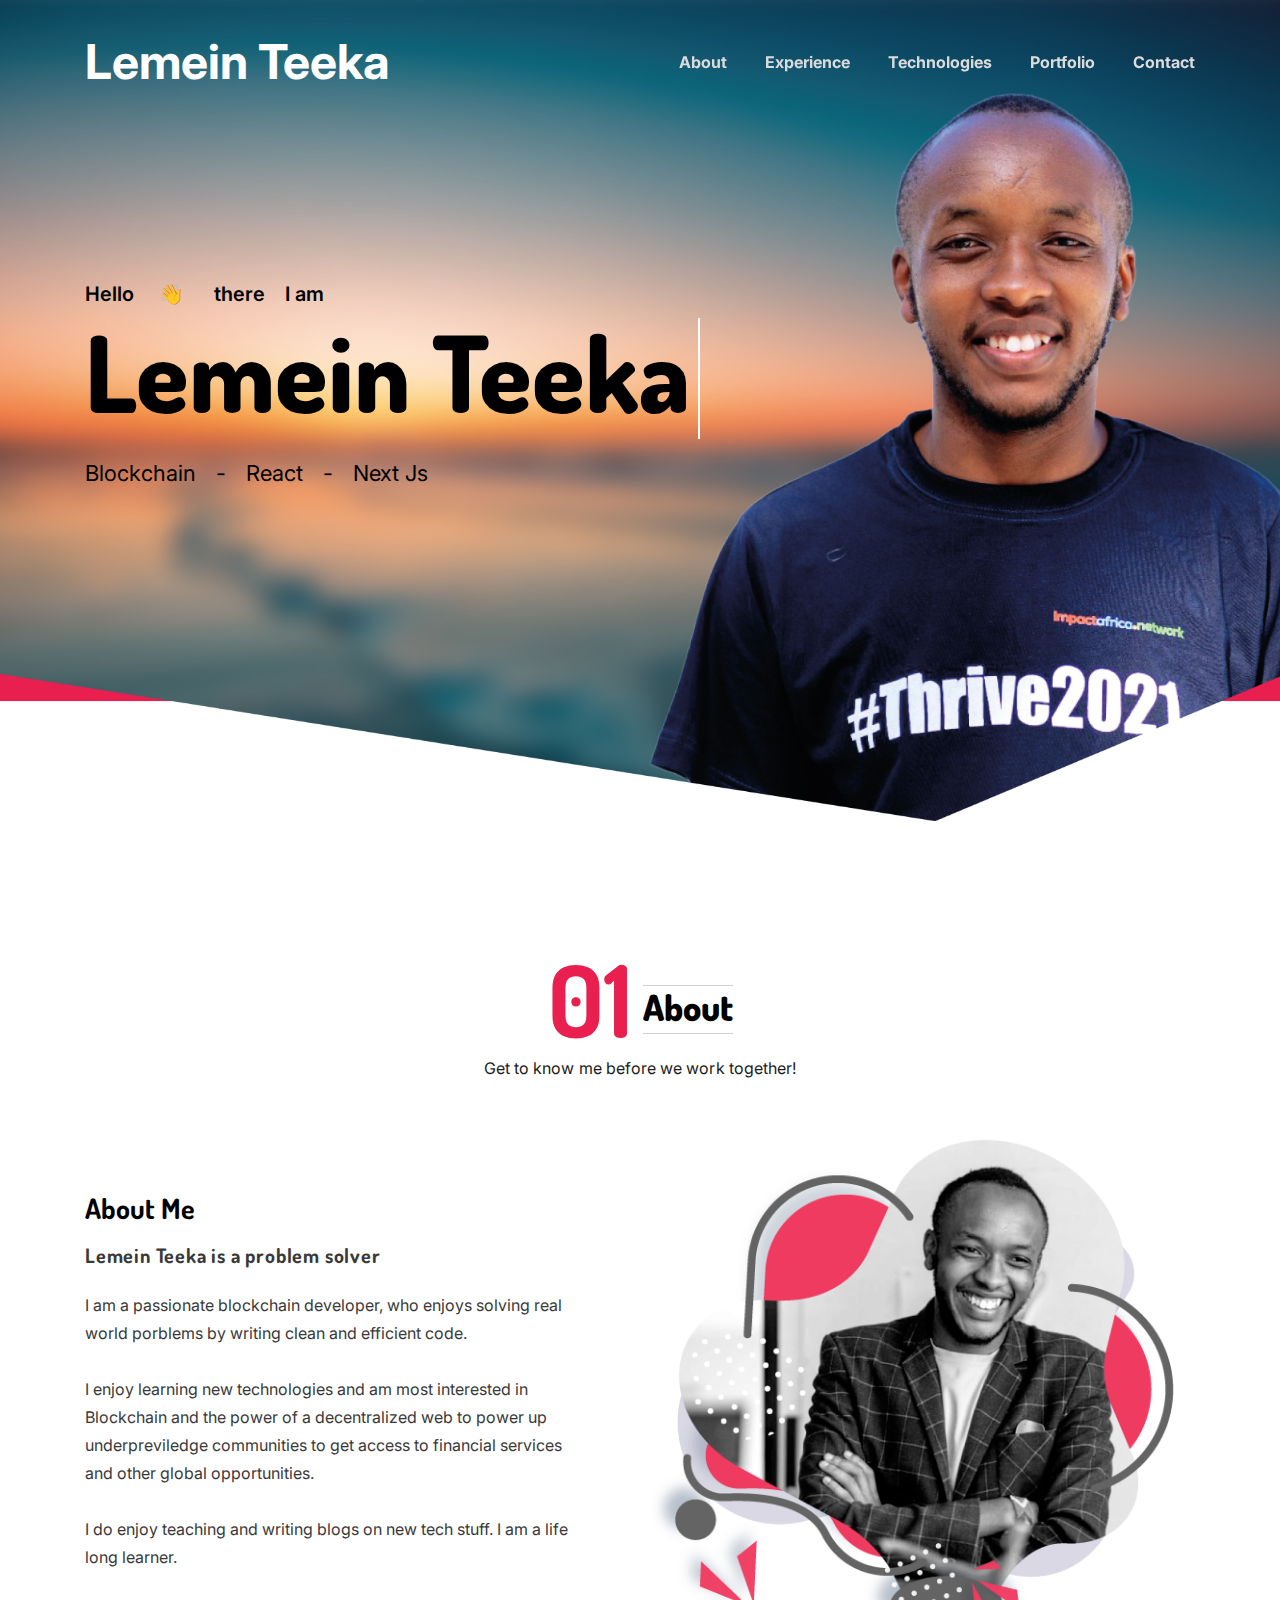
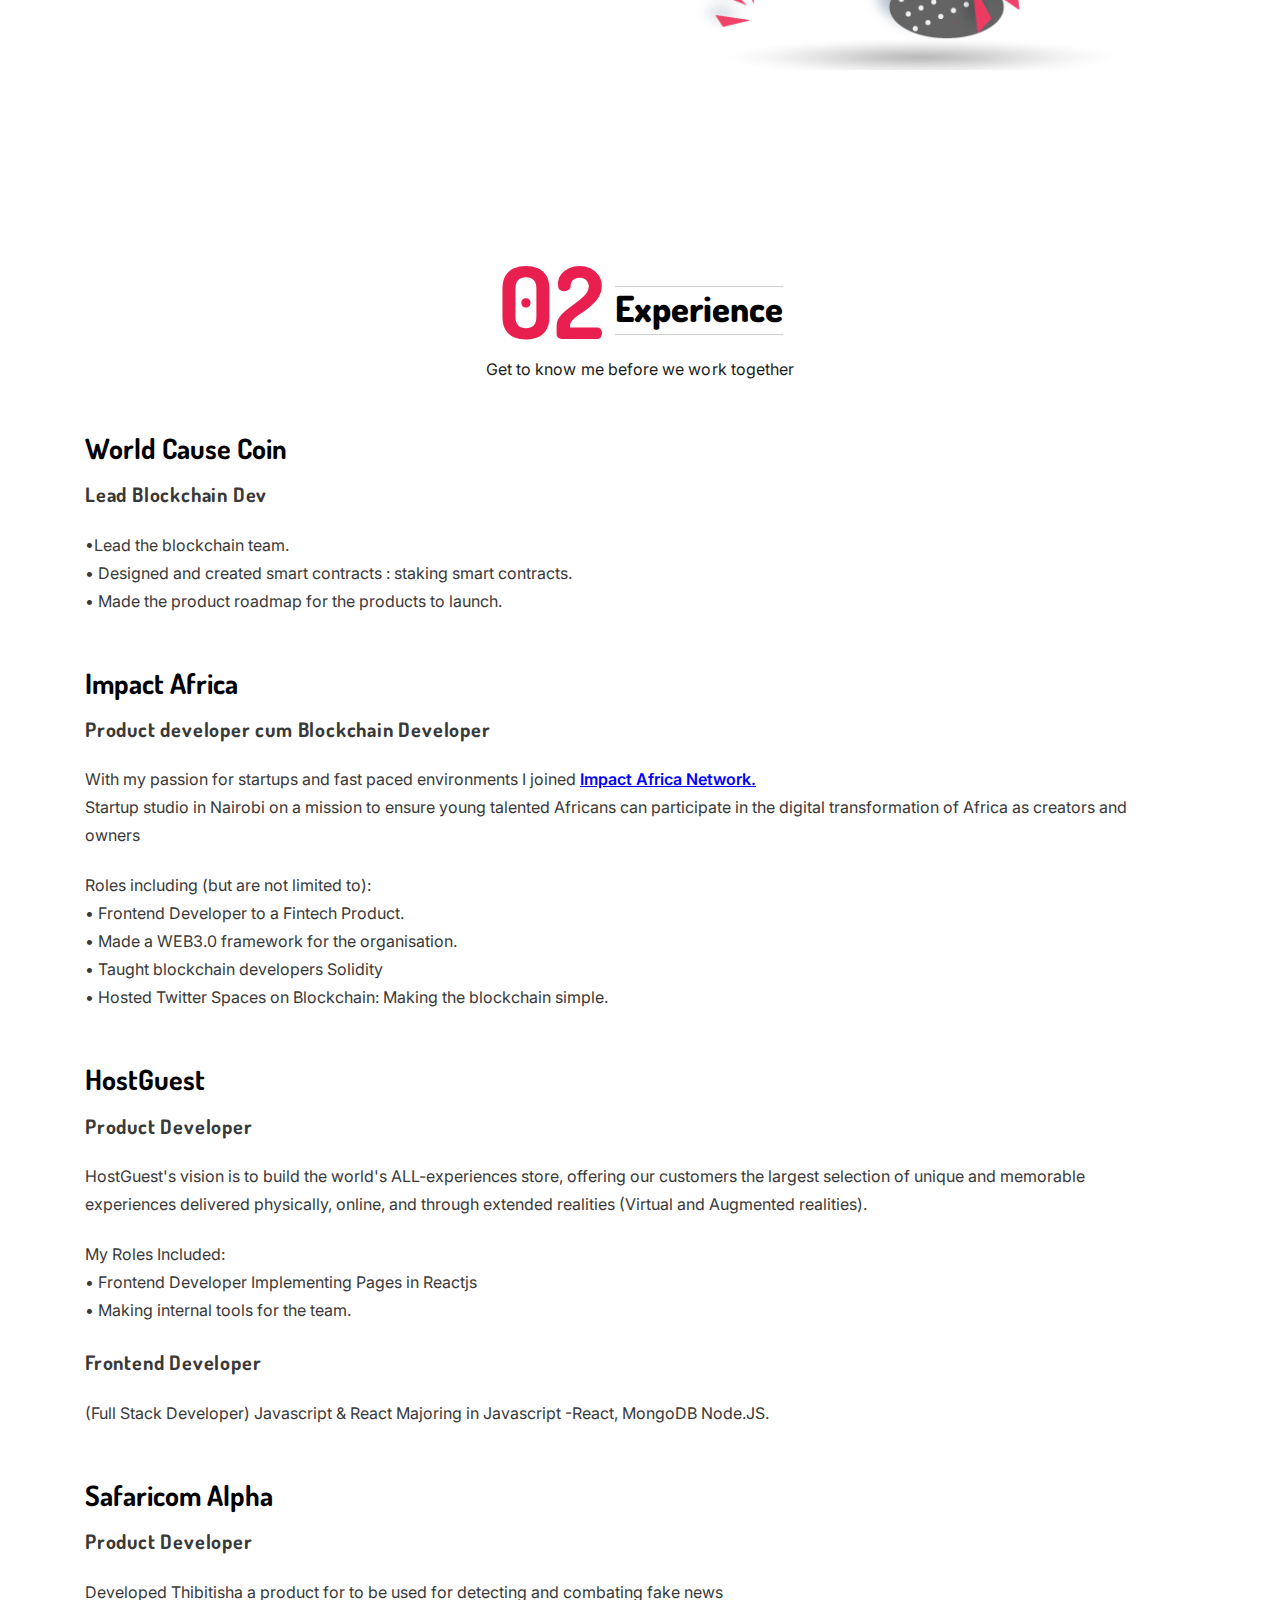
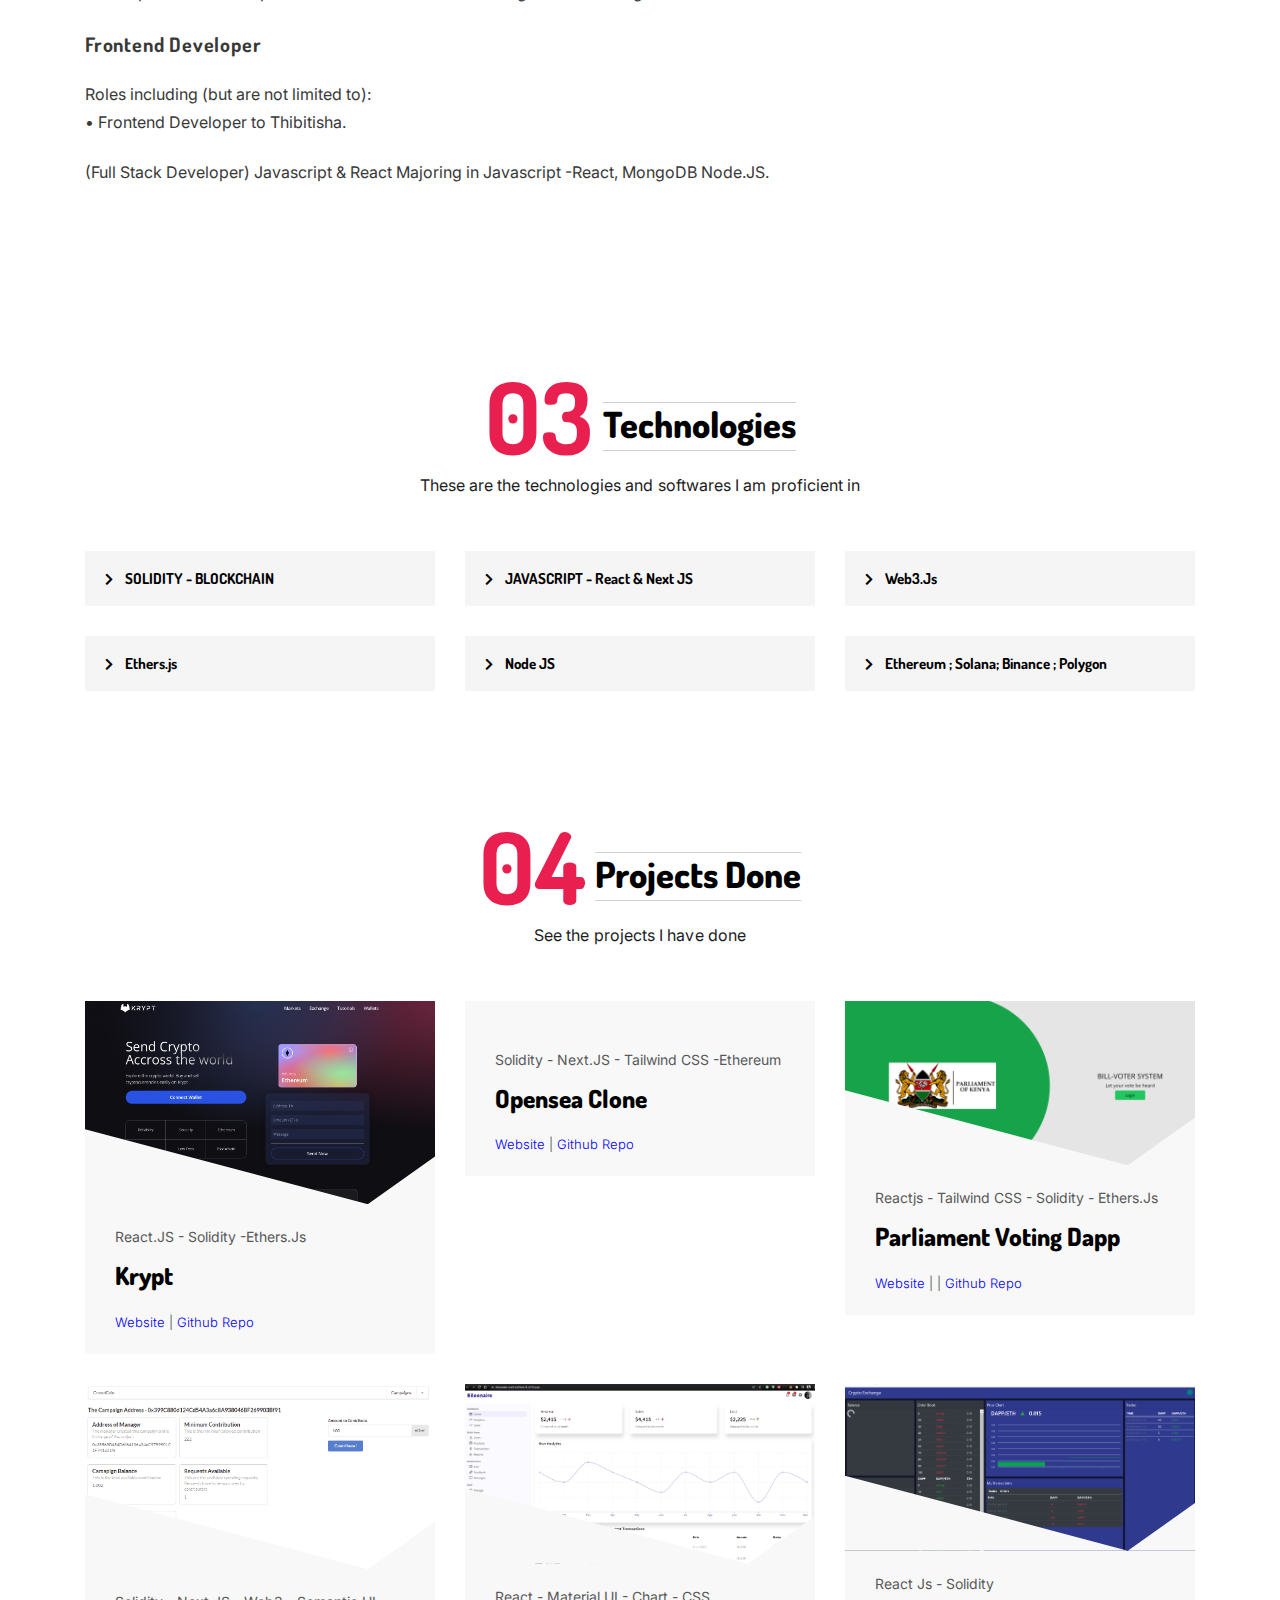
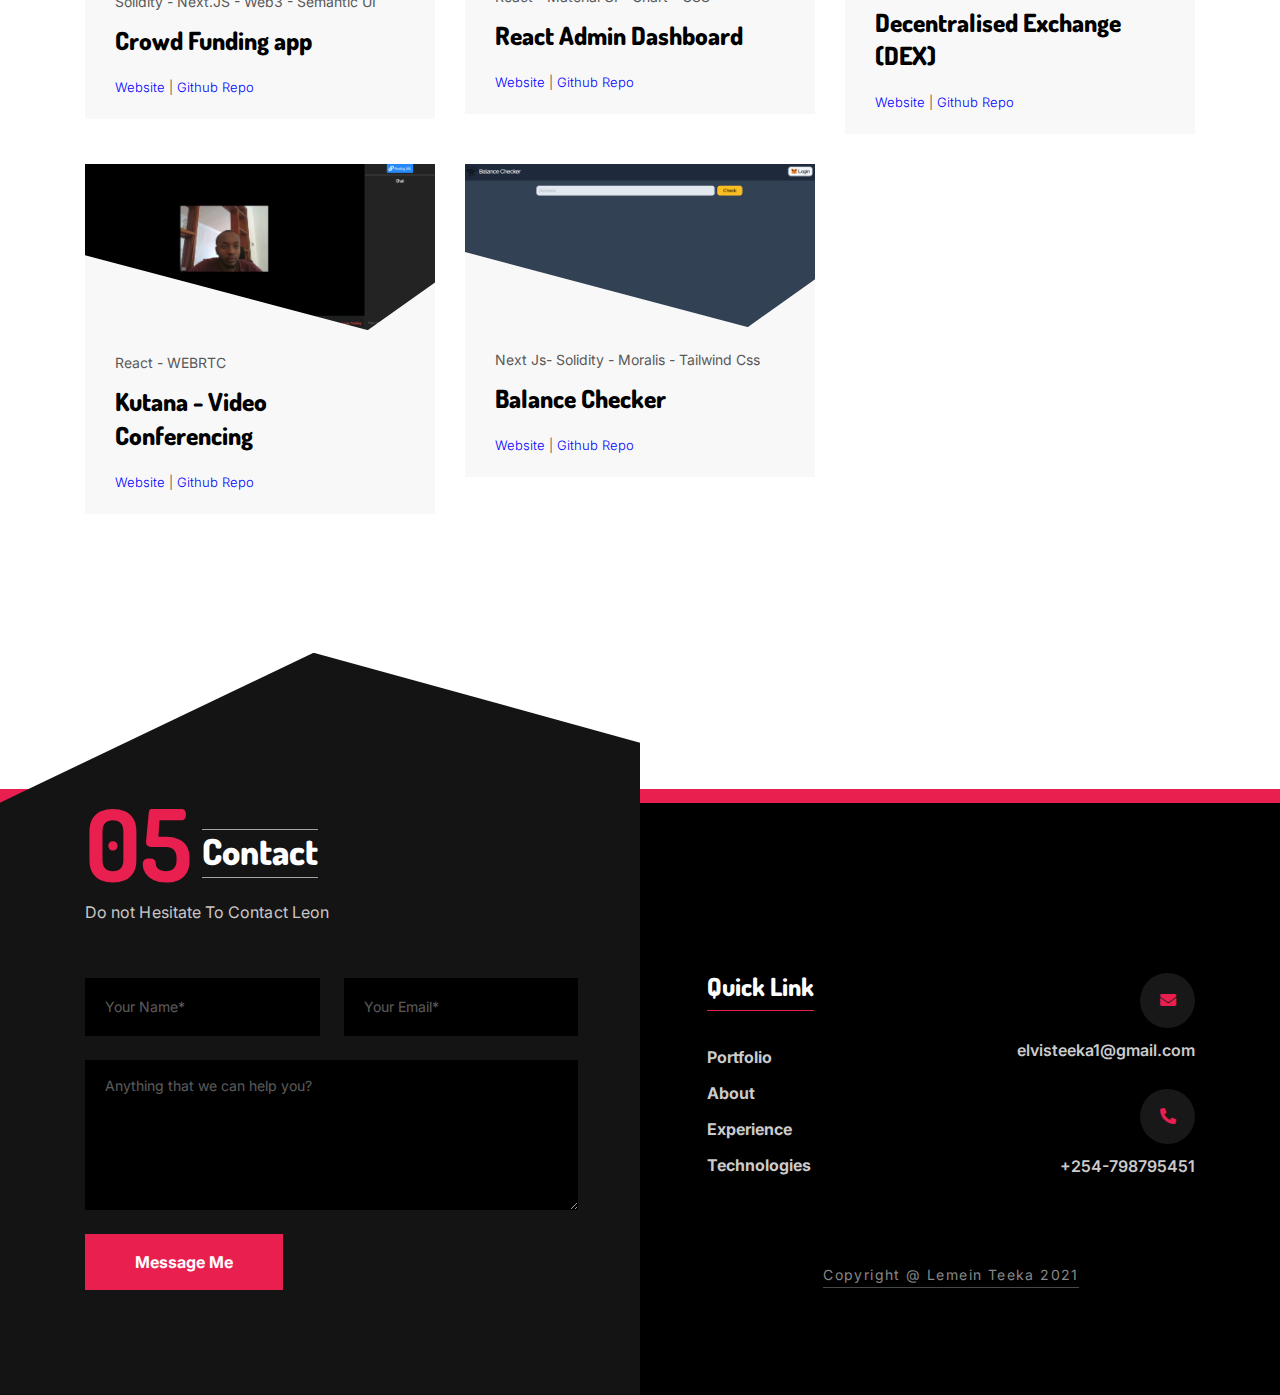
==== index.html @ 49c76e7c "initialized portfolio site" ====
<!DOCTYPE html>
<html lang="en">
  <head>
    <!-- Basic Page Needs
    ================================================== -->
    <meta charset="utf-8" />
    <meta http-equiv="X-UA-Compatible" content="IE=edge" />

    <!-- Specific Meta
    ================================================== -->
    <meta
      name="viewport"
      content="width=device-width, initial-scale=1, maximum-scale=1"
    />
    <meta name="description" content="Leon Kioko Portfolio." />
    <meta name="keywords" content="Bileonaire Software Engineering Portfolio" />

    <!-- Titles
    ================================================== -->
    <title>Lemein CV Profile</title>

    <!-- Favicons
    ================================================== -->
    <link rel="shortcut icon" href="assets/images/favicon.ico" />
    <link
      rel="apple-touch-icon"
      sizes="72x72"
      href="assets/images/android-icon-72x72.png"
    />
    <link
      rel="apple-touch-icon"
      sizes="114x114"
      href="assets/images/apple-icon-144x144.png"
    />

    <!-- Custom Font
	================================================== -->
    <link
      href="https://fonts.googleapis.com/css2?family=Dosis:wght@400;500;600;700;800&family=Inter:wght@400;500;600;700&display=swap"
      rel="stylesheet"
    />

    <!-- CSS
    ================================================== -->
    <link rel="stylesheet" href="assets/css/bootstrap.min.css" />
    <link rel="stylesheet" href="assets/css/owl.carousel.min.css" />
    <link rel="stylesheet" href="assets/css/simple-scrollbar.css" />
    <link rel="stylesheet" href="assets/css/odometer-theme-default.css" />
    <link rel="stylesheet" href="assets/css/fontawesome.all.min.css" />
    <!-- This style use for this page -->
    <link rel="stylesheet" href="assets/css/jquery.animatedheadline.css" />

    <link rel="stylesheet" href="assets/css/style.css" />

    <script src="assets/js/modernizr.min.js"></script>
  </head>

  <body data-bs-spy="scroll" data-bs-target=".navigation-area">
    <!--~~~~~~~~~~~~~~~~~~~~~~~~~~~~~~~~~~~~~~~
		Start Site Header
	~~~~~~~~~~~~~~~~~~~~~~~~~~~~~~~~~~~~~~~~-->
    <header class="site-header default-header-style">
      <div class="container">
        <div class="row align-items-center">
          <div class="col-12">
            <div class="navigation-area">
              <!-- Site Branding -->
              <div class="site-branding">
                
                  <!-- <img src="assets/images/logo/blacklogo.png" alt="Site Logo" /> -->
                  <p class="logo-name ">Lemein Teeka</p>
              
              </div>
              <!--  /.site-branding -->

              <!-- Site Navigation -->
              <div class="site-navigation">
                <nav class="navigation">
                  <!-- Main Menu -->
                  <div class="menu-wrapper">
                    <div class="menu-content">
                      <ul class="mainmenu">
                        <li>
                          <a class="nav-link" href="#about-block">About</a>
                        </li>
                        <li>
                          <a class="nav-link" href="#ex-block">Experience</a>
                        </li>
                        <li>
                          <a class="nav-link" href="#service-block"
                            >Technologies</a
                          >
                        </li>
                        <li>
                          <a class="nav-link" href="#blog-block">Portfolio</a>
                        </li>
                        <li>
                          <a class="nav-link" href="#contact-block">Contact</a>
                        </li>
                      </ul>
                      <!-- /.menu-list -->
                    </div>
                    <!-- /.hours-content-->
                  </div>
                  <!-- /.menu-wrapper -->
                </nav>
              </div>
              <!-- /.site-navigation -->
              <div class="hamburger-menus">
                <span></span>
                <span></span>
                <span></span>
              </div>
              <!-- /.hamburger-menus -->
            </div>
            <!-- /.navigation-area -->
          </div>
          <!-- /.col-12 -->
        </div>
        <!-- /.row -->
      </div>
      <!-- /.container-fluid -->
      <div class="mobile-sidebar-menu sidebar-menu">
        <div class="overlaybg"></div>
      </div>
    </header>
    <!--~~./ end site header ~~-->

    <!--********************************************************-->
    <!--********************* SITE CONTENT *********************-->
    <!--********************************************************-->
    <div class="site-content">
      <!--~~~~~~~~~~~~~~~~~~~~~~~~~~~~~~~~~~~~~~~
				Hero Block
		~~~~~~~~~~~~~~~~~~~~~~~~~~~~~~~~~~~~~~~~-->
      <div
        id="hero-block"
        class="hero-block personal-home bg-image text-rotate-version"
        style="background-image: url('assets/images/bg/elvo.jpg')"
      >
        <div
          class="waves-effect bottom"
          style="background-image: url('assets/images/others/shape.png')"
        ></div>
        <div class="container text-balck">
          <div class="row">
            <div class="col-lg-9">
              <div class="hero-content-area text-balck">
                <div class="hero-desc text-balck ">Hello &nbsp; &nbsp; 👋 &nbsp; &nbsp; &nbsp;there &nbsp; &nbsp;I am</div>
                <h1 class="hero-title cd-headline clip text-balck">
                  <span class="cd-words-wrapper">
                    <b class="is-visible text-balck">Lemein Teeka</b>
                    <b class="text-balck">Blockchain Dev.</b>
                    <b class="text-balck">Frontend Dev</b> 
                  </span>
                </h1>
                <ul class="hero-services text-balck">
                  <li class=" text-balck">Blockchain</li>
                  <li class=" text-balck">React </li>
                  <li class=" text-balck">Next Js</li>
                </ul>
                <!-- <a href="#" class="btn btn-primary">CV</a> -->
              </div>
              <!-- /.hero-content-area -->
            </div>
          </div>
        </div>
      </div>
      <!-- /.hero-block -->

      <!--~~~~~~~~~~~~~~~~~~~~~~~~~~~~~~~~~~~~~~~
			Start About Us Block
		~~~~~~~~~~~~~~~~~~~~~~~~~~~~~~~~~~~~~~~~-->
      <div id="about-block" class="about-us-block pd-t-170">
        <div class="container container-1200">
          <div class="row justify-content-center">
            <div class="col-lg-8">
              <div class="section-title text-center">
                <h2 class="title-main">01 <span>About</span></h2>
                <!-- /.title-main -->
                <p class="sub-title">Get to know me before we work together!</p>
              </div>
              <!-- /.section-title -->
            </div>
            <!-- /.col-lg-8 -->
          </div>
          <!-- /.row -->

          <div
            class="
              row
              align-items-center
              flex-column-reverse flex-lg-row
              mrb-55
            "
          >
            <div class="col-lg-6">
              <div class="about-content">
                <h3 class="heading">About Me</h3>
                <p class="description">
                  Lemein Teeka is a problem solver
                </p>
                <p class="aboutLeon">
                  I am a passionate blockchain developer, who enjoys solving
                  real world porblems by writing clean and efficient code.
                  <br />
                  <br />
                  I enjoy learning new technologies and am most interested in Blockchain 
                  and the power of a decentralized web to power up underpreviledge communities to
                  get access to financial services and other global opportunities.
                  
                  <br />
                  <br />
                  
                  I do enjoy teaching and writing blogs on new tech stuff. I am a life long learner.
                </p>
                <!-- <p>
                  With a bachelor's degree in Film Production and Animation, he
                  is skilled in Software Engineering, Graphic design, Motion
                  Graphics, Film & Animation, Digital Marketing, Content
                  Writing, Public Speaking & enjoys Forex Trading.
                </p> -->
                <div class="author-sign">
                  <!-- <p>TEEKA</p> -->
                  <!-- <img
                    src="assets/images/logo/blacklogo.png"
                    alt="Author Sign"
                  /> -->
                </div>
              </div>
              <!-- /.about-content -->
            </div>
            <!-- /.col-lg-6 -->
            <div class="col-lg-6">
              <div class="mock-up-thumb">
                <img src="assets/images/about/about.png" alt="About Mock" />
              </div>
              <!-- /.mock-up-block -->
            </div>
            <!-- /.col-lg-6 -->
          </div>
          <!-- /.row -->
        </div>
        <!-- /.container -->
      </div>
      <!--~~./ end about us block ~~-->

      <!--~~~~~~~~~~~~~~~~~~~~~~~~~~~~~~~~~~~~~~~
			Start Experience Block
		~~~~~~~~~~~~~~~~~~~~~~~~~~~~~~~~~~~~~~~~-->
      <div id="ex-block" class="about-us-block pd-t-170">
        <div class="container container-1200">
          <div class="row justify-content-center">
            <div class="col-lg-8">
              <div class="section-title text-center">
                <h2 class="title-main">02 <span>Experience</span></h2>
                <!-- /.title-main -->
                <p class="sub-title">Get to know me before we work together</p>
              </div>
              <!-- /.section-title -->
            </div>
            <!-- /.col-lg-8 -->
          </div>

          <!-- /.row -->

          <div
            class="
              row
              align-items-center
              flex-column-reverse flex-lg-row
              mrb-55
            "
          >
            <div class="col-lg-12">
              <div class="about-content">
                <h3 class="heading">World Cause Coin</h3>
                <p class="description">Lead Blockchain Dev</p>
                <p>
                  •Lead the blockchain team. <br />
                  • Designed and created smart contracts : staking smart contracts. <br />
                  • Made the product roadmap for the products to launch.
                </p>
              </div>
              <!-- /.about-content -->
            </div>
            <!-- /.col-lg-6 -->
          </div>
          <!-- /.row -->
          <!-- /.row -->

          <div
            class="
              row
              align-items-center
              flex-column-reverse flex-lg-row
              mrb-55
            "
          >
            <div class="col-lg-12">
              <div class="about-content">
                <h3 class="heading">Impact Africa</h3>
                <p class="description">
                 Product developer cum Blockchain Developer
                </p>
                <p class="scopeDesc">
                 With my passion for startups and fast paced environments I joined 
                  <a href="https://www.impactafrica.network/" target="_blank"
                    >Impact Africa Network.</a
                  >
                  <br />
                  Startup studio in Nairobi on a mission to ensure young talented Africans can participate in the digital transformation of Africa as creators and owners
                </p>
                <p>
                  Roles including (but are not limited to):<br />
                  • Frontend Developer to a Fintech Product.<br />
                  • Made a WEB3.0 framework for the organisation.<br />
                  • Taught blockchain developers Solidity <br />
                  • Hosted Twitter Spaces on Blockchain: Making the blockchain simple.<br />
                </p>
              </div>
              <!-- /.about-content -->
            </div>
            <!-- /.col-lg-6 -->
          </div>
          <!-- /.row -->

          <div
            class="
              row
              align-items-center
              flex-column-reverse flex-lg-row
              mrb-55
            "
          >
            <div class="col-lg-12">
              <div class="about-content">
                <h3 class="heading">HostGuest</h3>
                <p class="description">
                  Product Developer 
                </p>
                <p>
                  HostGuest's vision is to build the world's ALL-experiences store, offering our customers the largest selection of unique and memorable experiences delivered physically, online, and through extended realities (Virtual and Augmented realities).
                </p>

                <p>
                  My Roles Included: <br />
                  • Frontend Developer Implementing Pages in Reactjs<br />
                  • Making internal tools for the team.<br />

                </p>
                <p class="description">
                  Frontend Developer 
                </p>
                <p>
                  (Full Stack Developer) Javascript & React Majoring in
                  Javascript -React, MongoDB Node.JS. <br />
                </p>
              </div>
              <!-- /.about-content -->
            </div>
            <!-- /.col-lg-6 -->
          </div>
          <!-- row -->

          <div
            class="
              row
              align-items-center
              flex-column-reverse flex-lg-row
              mrb-55
            "
          >
            <div class="col-lg-12">
              <div class="about-content">
                <h3 class="heading">Safaricom Alpha</h3>
                <p class="description">Product Developer</p>
                <p>
                  Developed Thibitisha a product for to be used for detecting and combating  fake news 
                </p>

                <p class="description">
                  Frontend Developer 
                </p>
                <p>
                  Roles including (but are not limited to):<br />
                  • Frontend Developer to Thibitisha.<br />
                </p>
                <p>
                  (Full Stack Developer) Javascript & React Majoring in
                  Javascript -React, MongoDB Node.JS. <br />
                </p>
              </div>
              <!-- /.about-content -->
            </div>
            <!-- /.col-lg-6 -->
          </div>
        </div>
        <!-- /.container -->
      </div>
      <!--~~./ end about us block ~~-->

      <!--~~~~~~~~~~~~~~~~~~~~~~~~~~~~~~~~~~~~~~~
			Start Technologies
		~~~~~~~~~~~~~~~~~~~~~~~~~~~~~~~~~~~~~~~~-->
      <div id="service-block" class="services-block pd-t-170">
        <div class="container container-1200">
          <div class="row justify-content-center">
            <div class="col-lg-8">
              <div class="section-title text-center">
                <h2 class="title-main">03 <span>Technologies</span></h2>
                <!-- /.title-main -->
                <p class="sub-title">
                  These are the technologies and softwares I am proficient in
                </p>
              </div>
              <!-- /.section-title -->
            </div>
            <!-- /.col-lg-8 -->
          </div>
          <!-- /.row -->

          <div class="row services-items-list gutters-30">
            <!-- /.col-lg-4 -->
            <div class="col-lg-4 col-md-6">
              <a class="service-item" href="" onclick="return false;">
                <!-- /.service-icon -->
                <h3 class="title">SOLIDITY - BLOCKCHAIN</h3>
              </a>
              <!-- /.service-item -->
            </div>
            <div class="col-lg-4 col-md-6">
              <a class="service-item" href="" onclick="return false;">
                <!-- /.service-icon -->
                <h3 class="title">JAVASCRIPT - React & Next JS</h3>
              </a>
              <!-- /.service-item -->
            </div>
            <div class="col-lg-4 col-md-6">
              <a class="service-item" href="" onclick="return false;">
                <!-- /.service-icon -->
                <h3 class="title">Web3.Js</h3>
              </a>
              <!-- /.service-item -->
            </div>
            <div class="col-lg-4 col-md-6">
              <a class="service-item" href="" onclick="return false;">
                <!-- /.service-icon -->
                <h3 class="title">Ethers.js</h3>
              </a>
              <!-- /.service-item -->
            </div>
            <div class="col-lg-4 col-md-6">
              <a class="service-item" href="" onclick="return false;">
                <!-- /.service-icon -->
                <h3 class="title">Node JS</h3>
              </a>
              <!-- /.service-item -->
            </div>
            <!-- /.col-lg-4 -->
            <!-- /.col-lg-4 -->
            <!-- /.col-lg-4 -->
            <div class="col-lg-4 col-md-6">
              <a class="service-item" href="" onclick="return false;">
                <!-- /.service-icon -->
                <h3 class="title">Ethereum ; Solana; Binance ; Polygon</h3>
              </a>
              <!-- /.service-item -->
            </div>
            <!-- <div class="col-lg-4 col-md-6">
              <a class="service-item" href="" onclick="return false;">
                <h3 class="title">HTML/CSS</h3>
              </a>
              <!-- /.service-item -->
            </div> 
           
          </div>
          <!-- /.row -->
        </div>
        <!-- /.container -->
      </div>
      <!--~~./ end services block ~~-->

      <!--~~~~~~~~~~~~~~~~~~~~~~~~~~~~~~~~~~~~~~~
			Start Latest News Block
		~~~~~~~~~~~~~~~~~~~~~~~~~~~~~~~~~~~~~~~~-->
      <div id="blog-block" class="latest-news-block pd-t-170 pd-b-170">
        <div class="container container-1200 ml-b-30">
          <div class="row justify-content-center">
            <div class="col-lg-8">
              <div class="section-title text-center">
                <h2 class="title-main">04 <span>Projects Done</span></h2>
                <!-- /.title-main -->
                <p class="sub-title">See the projects I have done</p>
              </div>
              <!-- /.section-title -->
            </div>
            <!-- /.col-lg-8 -->
          </div>
          <!-- /.row -->

          <div class="row latest-news-list gutters-30">
            <div class="col-lg-4 col-md-6">
              <article class="post post-grid">
                <figure class="post-thumb">
                    <img src="assets/images/screen-shot/krypt.PNG" alt="Blog Image" />
                </figure>
                <!-- /.post-thumb -->
                <div class="post-details">
                  <div class="entry-meta">
                    <div class="entry-date">
                      React.JS - Solidity -Ethers.js
                    </div>
                  </div>
                  <!-- /.entry-meta -->
                  <h2 class="entry-title">Krypt</h2>

                  <!-- Links -->
                  <div class="project_links">
                    <a href="https://dashing-kashata-d5f25c.netlify.app/" target="_blank"><span>Website</span></a>
                    <span> | </span>
                    <a href="https://github.com/teekize/Krypt" target="_blank"><span>Github Repo</span></a>
                  </div>

                  <!-- /.entry-title -->
                </div>
                <!-- /.post-details -->
              </article>
              <!-- /.post -->
            </div>

            <div class="col-lg-4 col-md-6">
              <article class="post post-grid">
                <figure class="post-thumb">
                    <img src="assets/images/screen-shot/opensea-clone.PNG" alt="Blog Image" />
                </figure>
                <!-- /.post-thumb -->
                <div class="post-details">
                  <div class="entry-meta">
                    <div class="entry-date">
                      Solidity - Next.JS - Tailwind CSS -Ethereum
                    </div>
                  </div>
                  <!-- /.entry-meta -->
                  <h2 class="entry-title">Opensea Clone</h2>

                  <!-- Links -->
                  <div class="project_links">
                    <a href="https://opensea-clone-theta.vercel.app/" target="_blank"><span>Website</span></a>
                    <span> | </span>
                    <a href="https://github.com/teekize/opensea-clone" target="_blank"><span>Github Repo</span></a>
                  </div>
                  <!-- /.entry-title -->
                </div>
                <!-- /.post-details -->
              </article>
              <!-- /.post -->
            </div>

            <div class="col-lg-4 col-md-6">
              <article class="post post-grid">
                <figure class="post-thumb">
                    <img src="assets/images/screen-shot/parliament.PNG" alt="InstaImage" />
                </figure>
                <!-- /.post-thumb -->
                <div class="post-details">
                  <div class="entry-meta">
                    <div class="entry-date">
                      Reactjs - Tailwind CSS - Solidity - Ethers.js
                    </div>
                  </div>
                  <!-- /.entry-meta -->
                  <h2 class="entry-title">Parliament Voting Dapp</h2>

                  <!-- Links -->
                  <div class="project_links">
                    <a href="   https://luxury-marshmallow-0a09f1.netlify.app/" target="_blank"><span>Website</span></a>
                    <span> | </span>
                 
                   
                    <span> | </span>
                    <a href="https://github.com/teekize/Parliament-voting-dapp" target="_blank"><span>Github Repo</span></a>
                  </div>
                  <!-- /.entry-title -->
                </div>
                <!-- /.post-details -->
              </article>
              <!-- /.post -->
            </div>

            <div class="col-lg-4 col-md-6">
              <article class="post post-grid">
                <figure class="post-thumb">
                  <a
                    href="https://github.com/Bileonaire/CrowdFunding"
                    target="_blank"
                  >
                    <img src="assets/images/crowdcoin.PNG" alt="Blog Image" />
                  </a>
                </figure>
                <!-- /.post-thumb -->
                <div class="post-details">
                  <div class="entry-meta">
                    <div class="entry-date">
                      Solidity - Next.JS - Web3 - Semantic UI
                    </div>
                  </div>
                  <!-- /.entry-meta -->
                  <h2 class="entry-title">
                    Crowd Funding app
                    
                  </h2>

                  <!-- Links -->
                  <div class="project_links">
                    <a href="https://bileonaire-real-estates.vercel.app/" target="_blank"><span>Website</span></a>
                    <span> | </span>
                    <a href="https://github.com/Bileonaire/real-estate-application" target="_blank"><span>Github Repo</span></a>
                  </div>
                  <!-- /.entry-title -->
                </div>
                <!-- /.post-details -->
              </article>
              <!-- /.post -->
            </div>

            <div class="col-lg-4 col-md-6">
              <article class="post post-grid">
                <figure class="post-thumb">
                    <img src="assets/images/dashboard.png" alt="Blog Image" />
                </figure>
                <!-- /.post-thumb -->
                <div class="post-details">
                  <div class="entry-meta">
                    <div class="entry-date">
                      React - Material UI - Chart - CSS
                    </div>
                  </div>
                  <!-- /.entry-meta -->
                  <h2 class="entry-title">React Admin Dashboard</h2>

                  <!-- Links -->
                  <div class="project_links">
                    <a href="https://bileonaire-react-dashboard.netlify.app/" target="_blank"><span>Website</span></a>
                    <span> | </span>
                    <a href="https://github.com/Bileonaire/react_admin_dashboard" target="_blank"><span>Github Repo</span></a>
                  </div>
                  <!-- /.entry-title -->
                </div>
                <!-- /.post-details -->
              </article>
              <!-- /.post -->
            </div>

            <div class="col-lg-4 col-md-6">
              <article class="post post-grid">
                <figure class="post-thumb">
                    <img src="assets/images/screen-shot/ddex.PNG" alt="netflixImage" />
                </figure>
                <!-- /.post-thumb -->
                <div class="post-details">
                  <div class="entry-meta">
                    <div class="entry-date">React Js - Solidity</div>
                  </div>
                  <!-- /.entry-meta -->
                  <h2 class="entry-title">Decentralised Exchange (DEX)</h2>

                  <!-- Links -->
                  <div class="project_links">
                    <a href="https://loving-thompson-e23018.netlify.app/" target="_blank"><span>Website</span></a>
                    <span> | </span>
                    <a href="https://github.com/teekize/DeExchange" target="_blank"><span>Github Repo</span></a>
                  </div>
                  <!-- /.entry-title -->
                </div>
                <!-- /.post-details -->
              </article>
              <!-- /.post -->
            </div>

            <div class="col-lg-4 col-md-6">
              <article class="post post-grid">
                <figure class="post-thumb">
                    <img src="assets/images/screen-shot/kutana.PNG" alt="netflixImage" />
                </figure>
                <!-- /.post-thumb -->
                <div class="post-details">
                  <div class="entry-meta">
                    <div class="entry-date">React - WEBRTC</div>
                  </div>
                  <!-- /.entry-meta -->
                  <h2 class="entry-title">Kutana - Video Conferencing</h2>

                  <!-- Links -->
                  <div class="project_links">
                    <a href="https://radiant-bayou-06790.herokuapp.com/" target="_blank"><span>Website</span></a>
                    <span> | </span>
                    <a href="https://github.com/teekize/Kutana" target="_blank"><span>Github Repo</span></a>
                  </div>
                  <!-- /.entry-title -->
                </div>
                <!-- /.post-details -->
              </article>
              <!-- /.post -->
            </div>

            <div class="col-lg-4 col-md-6">
              <article class="post post-grid">
                <figure class="post-thumb">
                    <img src="assets/images/screen-shot/balance-cheker.PNG" alt="netflixImage" />
                </figure>
                <!-- /.post-thumb -->
                <div class="post-details">
                  <div class="entry-meta">
                    <div class="entry-date">Next Js- Solidity - Moralis - Tailwind css</div>
                  </div>
                  <!-- /.entry-meta -->
                  <h2 class="entry-title">Balance Checker</h2>

                  <!-- Links -->
                  <div class="project_links">
                    <a href="https://balance-checker-six.vercel.app/" target="_blank"><span>Website</span></a>
                    <span> | </span>
                    <a href="https://github.com/teekize/balance-checker" target="_blank"><span>Github Repo</span></a>
                  </div>
                  <!-- /.entry-title -->
                </div>
                <!-- /.post-details -->
              </article>
              <!-- /.post -->
            </div>
          </div>
          <!-- /.row -->
        </div>
        <!-- /.container -->
      </div>
      <!--~~./ end latest news block ~~-->

      <!--~~~~~~~~~~~~~~~~~~~~~~~~~~~~~~~~~~~~~~~
			Start Site Footer
		~~~~~~~~~~~~~~~~~~~~~~~~~~~~~~~~~~~~~~~~-->
      <footer id="contact-block" class="site-footer">
        <div class="container">
          <div class="row">
            <div class="col-lg-6">
              <div class="contact-block">
                <div class="section-title">
                  <h2 class="title-main">05 <span>Contact</span></h2>
                  <!-- /.title-main -->
                  <p class="sub-title">Do not Hesitate To Contact Leon</p>
                </div>
                <!-- /.section-title -->
                <div class="contact-form-area">
                  <form id="contact_form" class="contact-form" action="#">
                    <div class="row gx-4">
                      <div class="col-lg-6 col-md-6">
                        <div class="form-group">
                          <input
                            id="name"
                            name="name"
                            type="text"
                            class="form-control"
                            placeholder="Your Name*"
                          />
                        </div>
                      </div>
                      <!--./ col-lg-6-->
                      <div class="col-lg-6 col-md-6">
                        <div class="form-group">
                          <input
                            class="form-control"
                            id="email"
                            name="email"
                            type="email"
                            placeholder="Your Email*"
                          />
                        </div>
                      </div>
                      <!--./ col-lg-6 -->
                      <div class="col-12">
                        <div class="form-group">
                          <textarea
                            id="message"
                            name="message"
                            class="form-control"
                            rows="4"
                            placeholder="Anything that we can help you?"
                          ></textarea>
                        </div>
                      </div>
                      <!-- /.col-12 -->
                      <div class="col-12">
                        <button type="submit" class="btn btn-primary">
                          Message Me
                        </button>
                      </div>
                      <!--./ col-lg-6 -->
                    </div>
                    <!-- /.row -->
                  </form>
                  <!-- /.contact-form -->
                </div>
                <!-- /.contact-form-area -->
              </div>
            </div>
            <div class="col-lg-6">
              <div class="footer-content-wrapper">
                <div class="footer-widget-area">
                  <div class="row">
                    <!--~~~~~ Start Widget Links ~~~~~-->
                    <div class="col-lg-6 col-md-6">
                      <aside class="widget widget_links">
                        <h2 class="widget-title"><span>Quick Link</span></h2>
                        <div class="widget-content">
                          <ul>
                            <li><a href="#blog-block">Portfolio</a></li>
                            <li><a href="#about-block">About</a></li>
                            <li><a href="#ex-block">Experience</a></li>
                            <li><a href="#service-block">Technologies</a></li>
                            <!-- <li> -->
                              <!-- <a
                                href="https://github.com/Bileonaire/Bileonaire.github.io/blob/master/assets/cv/LeonKIoko_CV.pdf"
                                target="_blank"
                                >CV (Pdf)</a
                              >
                            </li> -->
                          </ul>
                        </div>
                      </aside>
                    </div>
                    <!--~./ end links widget ~-->
                    <!--~~~~~ Start Widget Links ~~~~~-->
                    <div class="col-lg-6 col-md-6">
                      <aside class="widget widget_contact">
                        <div class="widget-content">
                          <div class="single-contact-info">
                            <div class="icon">
                              <i class="fas fa-envelope"></i>
                            </div>
                            <p>
                              <a href="mailto:elvisteeka1@gmail.com"
                                >elvisteeka1@gmail.com</a
                              >
                            </p>
                          </div>
                          <!-- /.single-contact-info -->
                          <div class="single-contact-info">
                            <div class="icon">
                              <i class="fas fa-phone-alt"></i>
                            </div>
                            <p>+254-798795451</p>
                          </div>
                          <!-- /.single-contact-info -->
                        </div>
                      </aside>
                    </div>
                    <!--~./ end links widget ~-->
                  </div>
                </div>
                <!--~./ end footer widgets area ~-->
                <div class="copyright-text text-center">
                  <p>Copyright @ Lemein Teeka 2021</p>
                </div>
                <!--~./ end copyright text ~-->
              </div>
            </div>
          </div>
        </div>
      </footer>
      <!--~./ end site footer ~-->
    </div>
    <!--~~./ end site content ~~-->

    <!-- All The JS Files
			================================================== -->
    <script src="assets/js/jquery.js"></script>
    <script src="assets/js/popper.min.js"></script>
    <script src="assets/js/bootstrap.min.js"></script>
    <script src="assets/js/plugins.js"></script>
    <script src="assets/js/imagesloaded.pkgd.min.js"></script>
    <script src="assets/js/simple-scrollbar.min.js"></script>
    <script src="assets/js/background-parallax.js"></script>
    <script src="assets/js/theia-sticky-sidebar.min.js"></script>
    <script src="assets/js/ResizeSensor.min.js"></script>
    <script src="assets/js/owl.carousel.min.js"></script>
    <script src="assets/js/isotope.pkgd.min.js"></script>
    <script src="assets/js/packery-mode.pkgd.min.js"></script>
    <script src="assets/js/scrolla.jquery.min.js"></script>
    <script src="assets/js/odometer.min.js"></script>
    <script src="assets/js/isInViewport.jquery.js"></script>
    <script src="assets/js/contact.js"></script>
    <script src="assets/js/main.js"></script>
    <!-- main-js -->

    <!-- This script use for this page -->
    <script src="assets/js/heandline.js"></script>
  </body>
</html>
---- assets/css/simple-scrollbar.css ----
.ss-wrapper {
  overflow: hidden;
  width: 100%;
  height: 100%;
  position: relative;
  z-index: 1;
  float: left;
}

.ss-content {
  height: 100%;
  width: calc(100% + 18px);
  padding: 0 0 0 0;
  position: relative;
  overflow-x: auto;
  overflow-y: scroll;
  box-sizing: border-box;
}

.ss-content.rtl {
  width: calc(100% + 18px);
  right: auto;
}

.ss-scroll {
  position: relative;
  background: rgba(0, 0, 0, 0.1);
  width: 9px;
  border-radius: 4px;
  top: 0;
  z-index: 2;
  cursor: pointer;
  opacity: 0;
  transition: opacity 0.25s linear;
}

.ss-hidden {
  display: none;
}

.ss-container:hover .ss-scroll,
.ss-container:active .ss-scroll {
  opacity: 1;
}

.ss-grabbed {
  -o-user-select: none;
  -ms-user-select: none;
  -moz-user-select: none;
  -webkit-user-select: none;
  user-select: none;
}
---- assets/css/odometer-theme-default.css ----
.odometer.odometer-auto-theme, .odometer.odometer-theme-default {
  display: inline-block;
  vertical-align: middle;
  position: relative;
}
.odometer.odometer-auto-theme .odometer-digit, .odometer.odometer-theme-default .odometer-digit {
  display: inline-block;
  vertical-align: middle;
  position: relative;
}
.odometer.odometer-auto-theme .odometer-digit .odometer-digit-spacer, .odometer.odometer-theme-default .odometer-digit .odometer-digit-spacer {
  display: inline-block;
  vertical-align: middle;
  visibility: hidden;
}
.odometer.odometer-auto-theme .odometer-digit .odometer-digit-inner, .odometer.odometer-theme-default .odometer-digit .odometer-digit-inner {
  text-align: left;
  display: block;
  position: absolute;
  top: 0;
  left: 0;
  right: 0;
  bottom: 0;
  overflow: hidden;
}
.odometer.odometer-auto-theme .odometer-digit .odometer-ribbon, .odometer.odometer-theme-default .odometer-digit .odometer-ribbon {
  display: block;
}
.odometer.odometer-auto-theme .odometer-digit .odometer-ribbon-inner, .odometer.odometer-theme-default .odometer-digit .odometer-ribbon-inner {
  display: block;
  -webkit-backface-visibility: hidden;
}
.odometer.odometer-auto-theme .odometer-digit .odometer-value, .odometer.odometer-theme-default .odometer-digit .odometer-value {
  display: block;
  -webkit-transform: translateZ(0);
}
.odometer.odometer-auto-theme .odometer-digit .odometer-value.odometer-last-value, .odometer.odometer-theme-default .odometer-digit .odometer-value.odometer-last-value {
  position: absolute;
}
.odometer.odometer-auto-theme.odometer-animating-up .odometer-ribbon-inner, .odometer.odometer-theme-default.odometer-animating-up .odometer-ribbon-inner {
  -webkit-transition: -webkit-transform 2s;
  -moz-transition: -moz-transform 2s;
  -ms-transition: -ms-transform 2s;
  -o-transition: -o-transform 2s;
  transition: transform 2s;
}
.odometer.odometer-auto-theme.odometer-animating-up.odometer-animating .odometer-ribbon-inner, .odometer.odometer-theme-default.odometer-animating-up.odometer-animating .odometer-ribbon-inner {
  -webkit-transform: translateY(-100%);
  -moz-transform: translateY(-100%);
  -ms-transform: translateY(-100%);
  -o-transform: translateY(-100%);
  transform: translateY(-100%);
}
.odometer.odometer-auto-theme.odometer-animating-down .odometer-ribbon-inner, .odometer.odometer-theme-default.odometer-animating-down .odometer-ribbon-inner {
  -webkit-transform: translateY(-100%);
  -moz-transform: translateY(-100%);
  -ms-transform: translateY(-100%);
  -o-transform: translateY(-100%);
  transform: translateY(-100%);
}
.odometer.odometer-auto-theme.odometer-animating-down.odometer-animating .odometer-ribbon-inner, .odometer.odometer-theme-default.odometer-animating-down.odometer-animating .odometer-ribbon-inner {
  -webkit-transition: -webkit-transform 2s;
  -moz-transition: -moz-transform 2s;
  -ms-transition: -ms-transform 2s;
  -o-transition: -o-transform 2s;
  transition: transform 2s;
  -webkit-transform: translateY(0);
  -moz-transform: translateY(0);
  -ms-transform: translateY(0);
  -o-transform: translateY(0);
  transform: translateY(0);
}

.odometer.odometer-auto-theme, .odometer.odometer-theme-default {
/*  font-family: "Helvetica Neue", sans-serif;*/
  /*line-height: 1.1em;*/
}
.odometer.odometer-auto-theme .odometer-value, .odometer.odometer-theme-default .odometer-value {
  text-align: center;
}
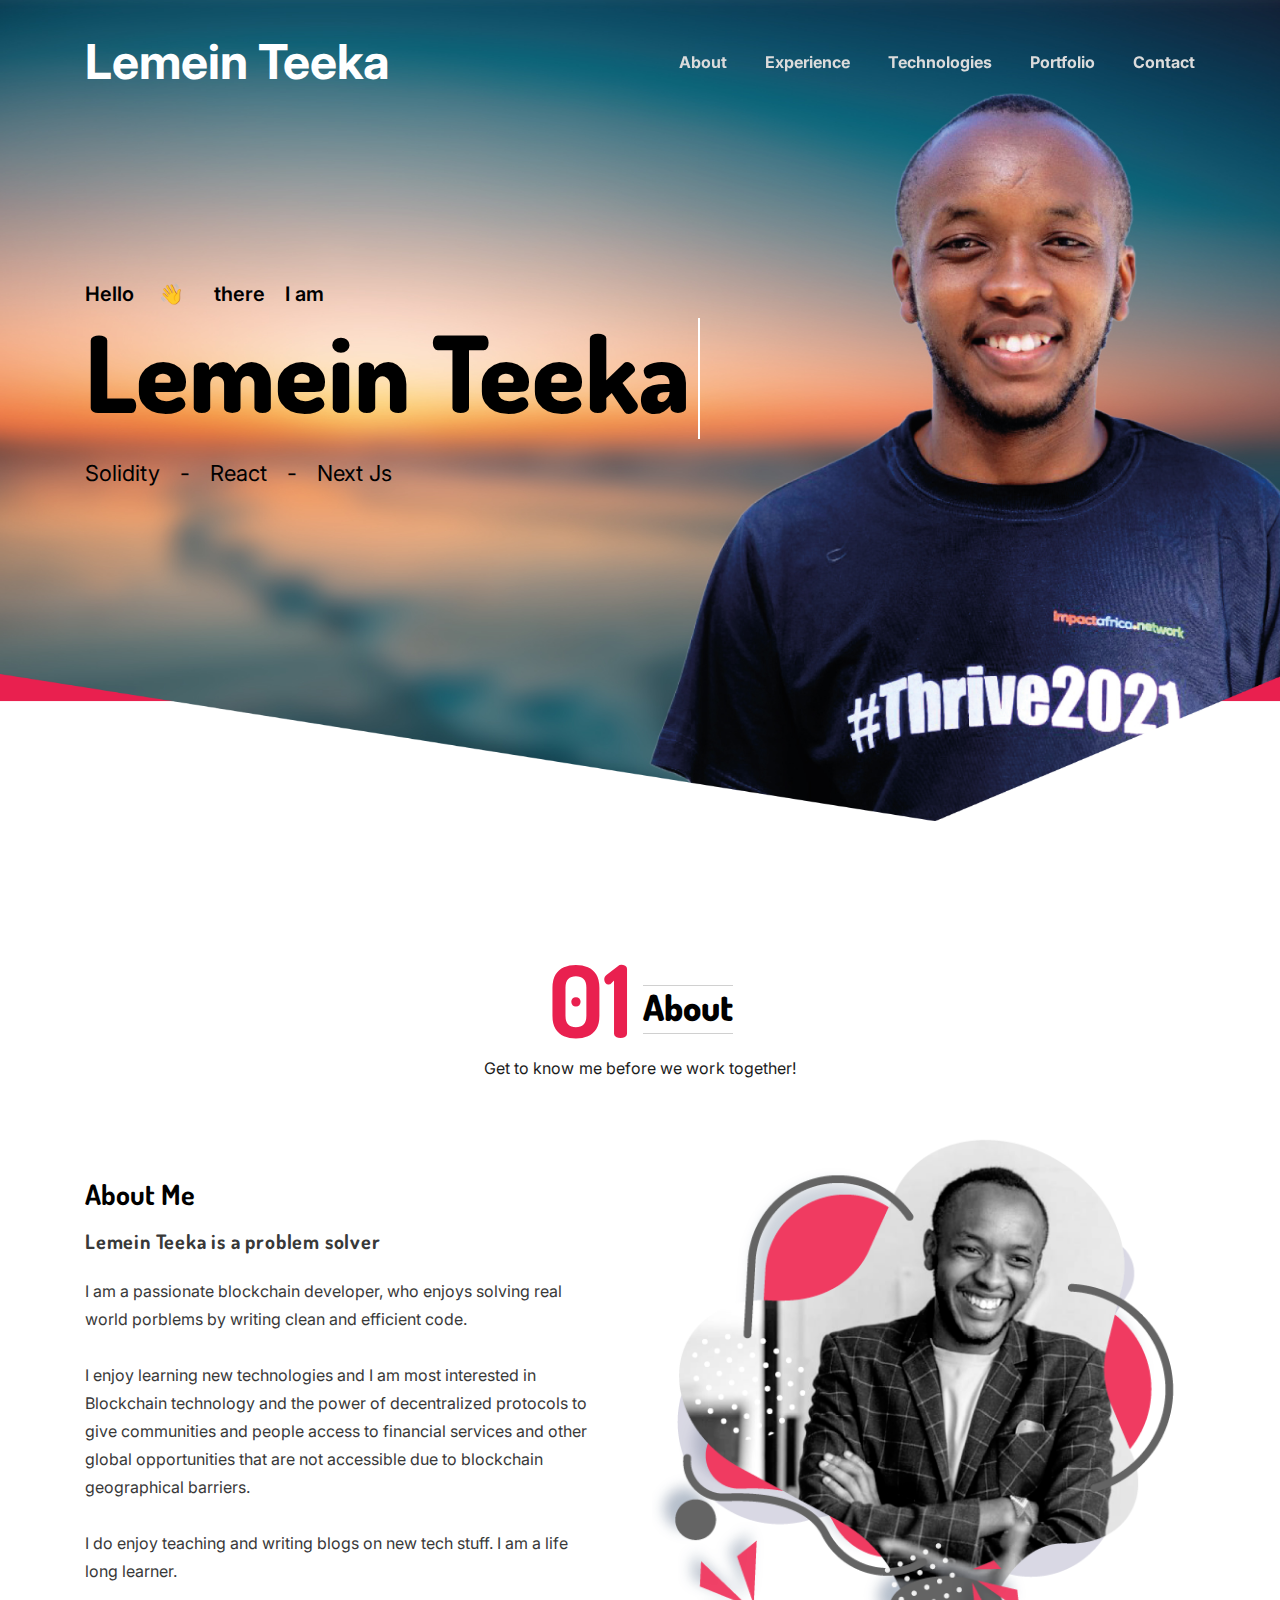
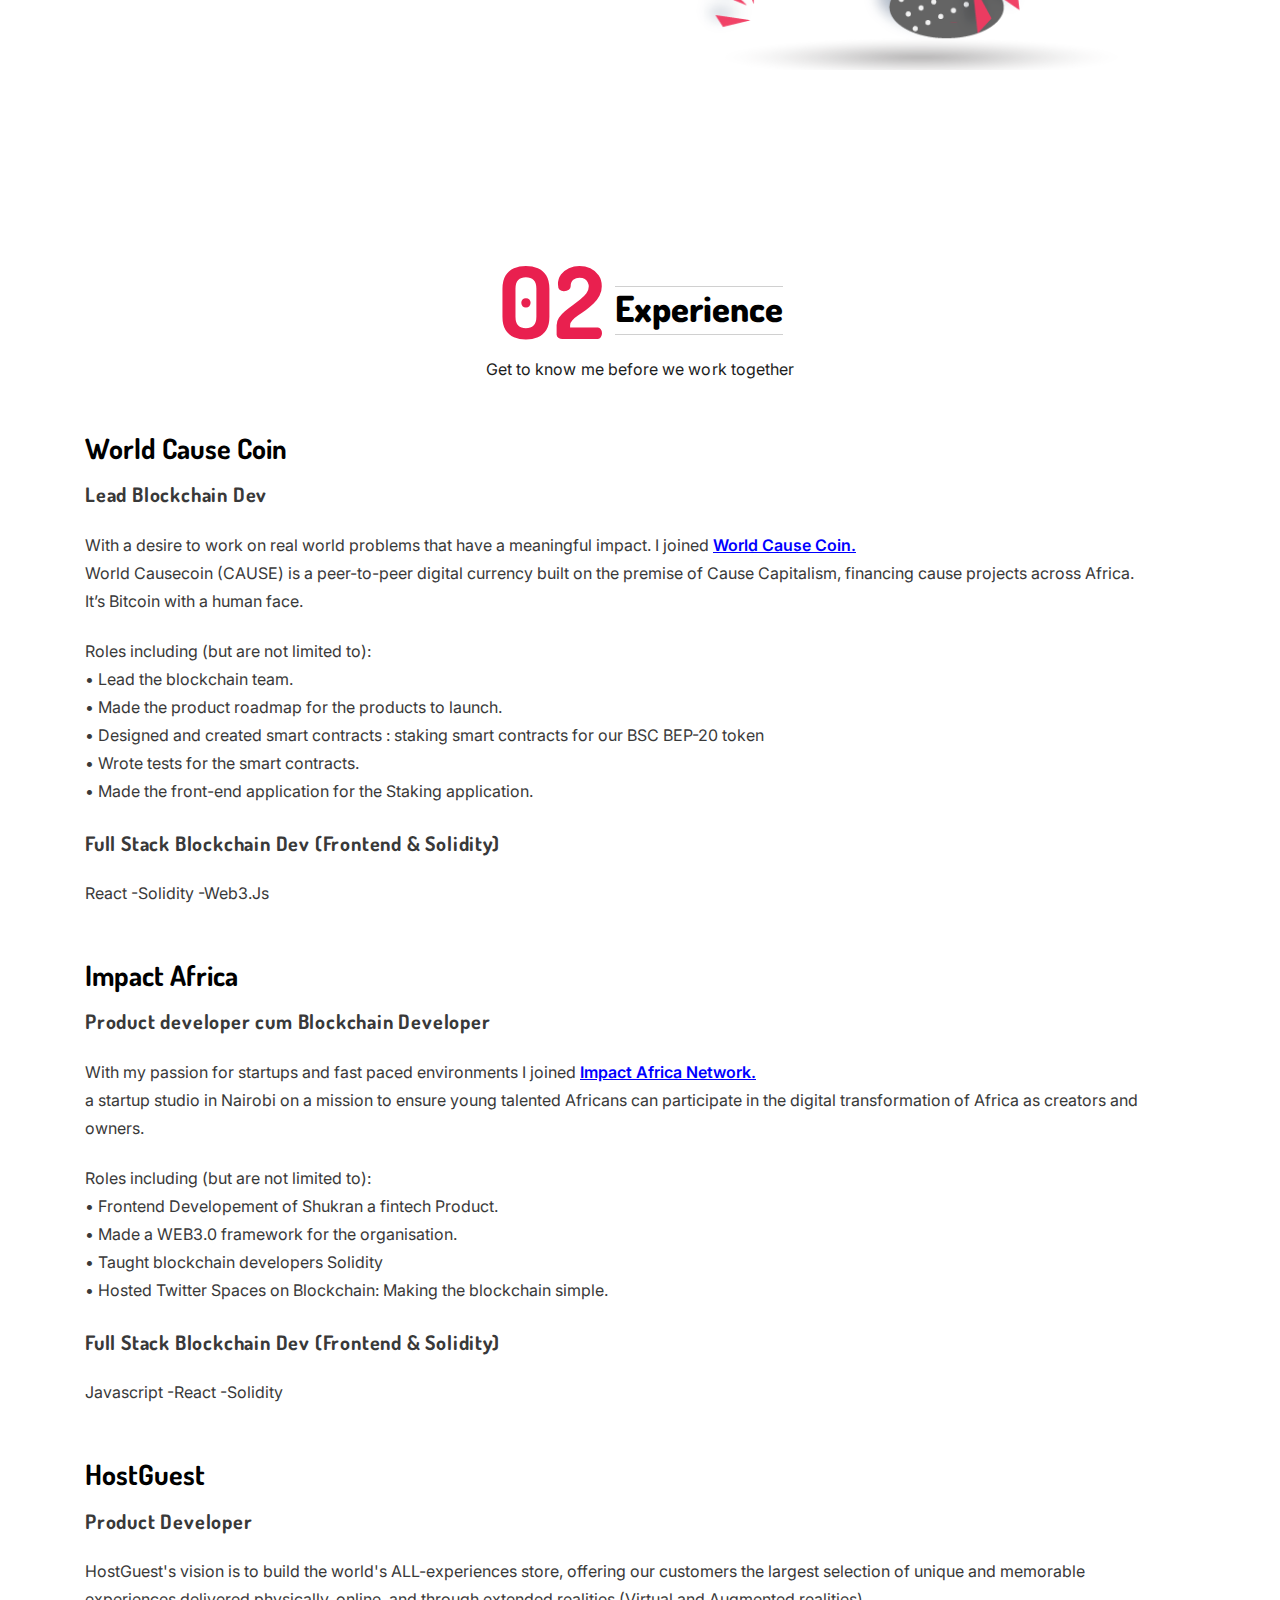
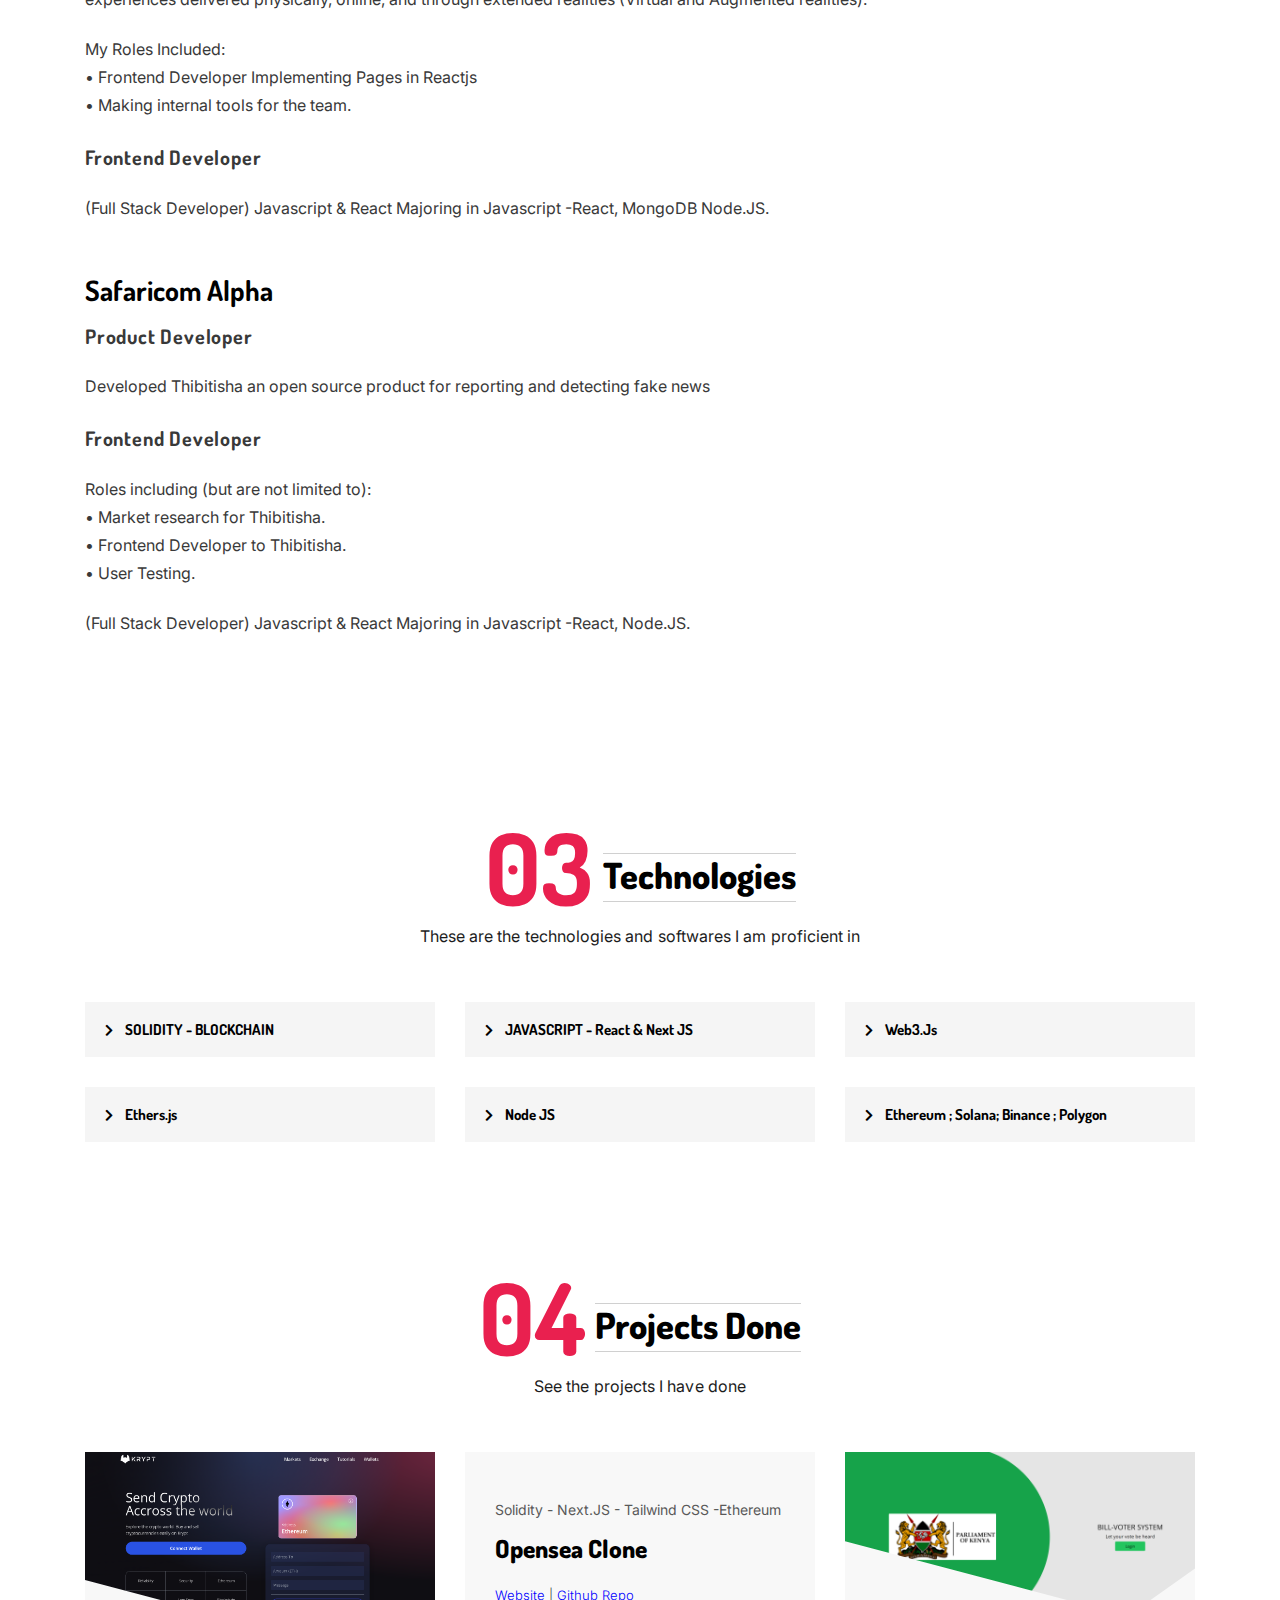
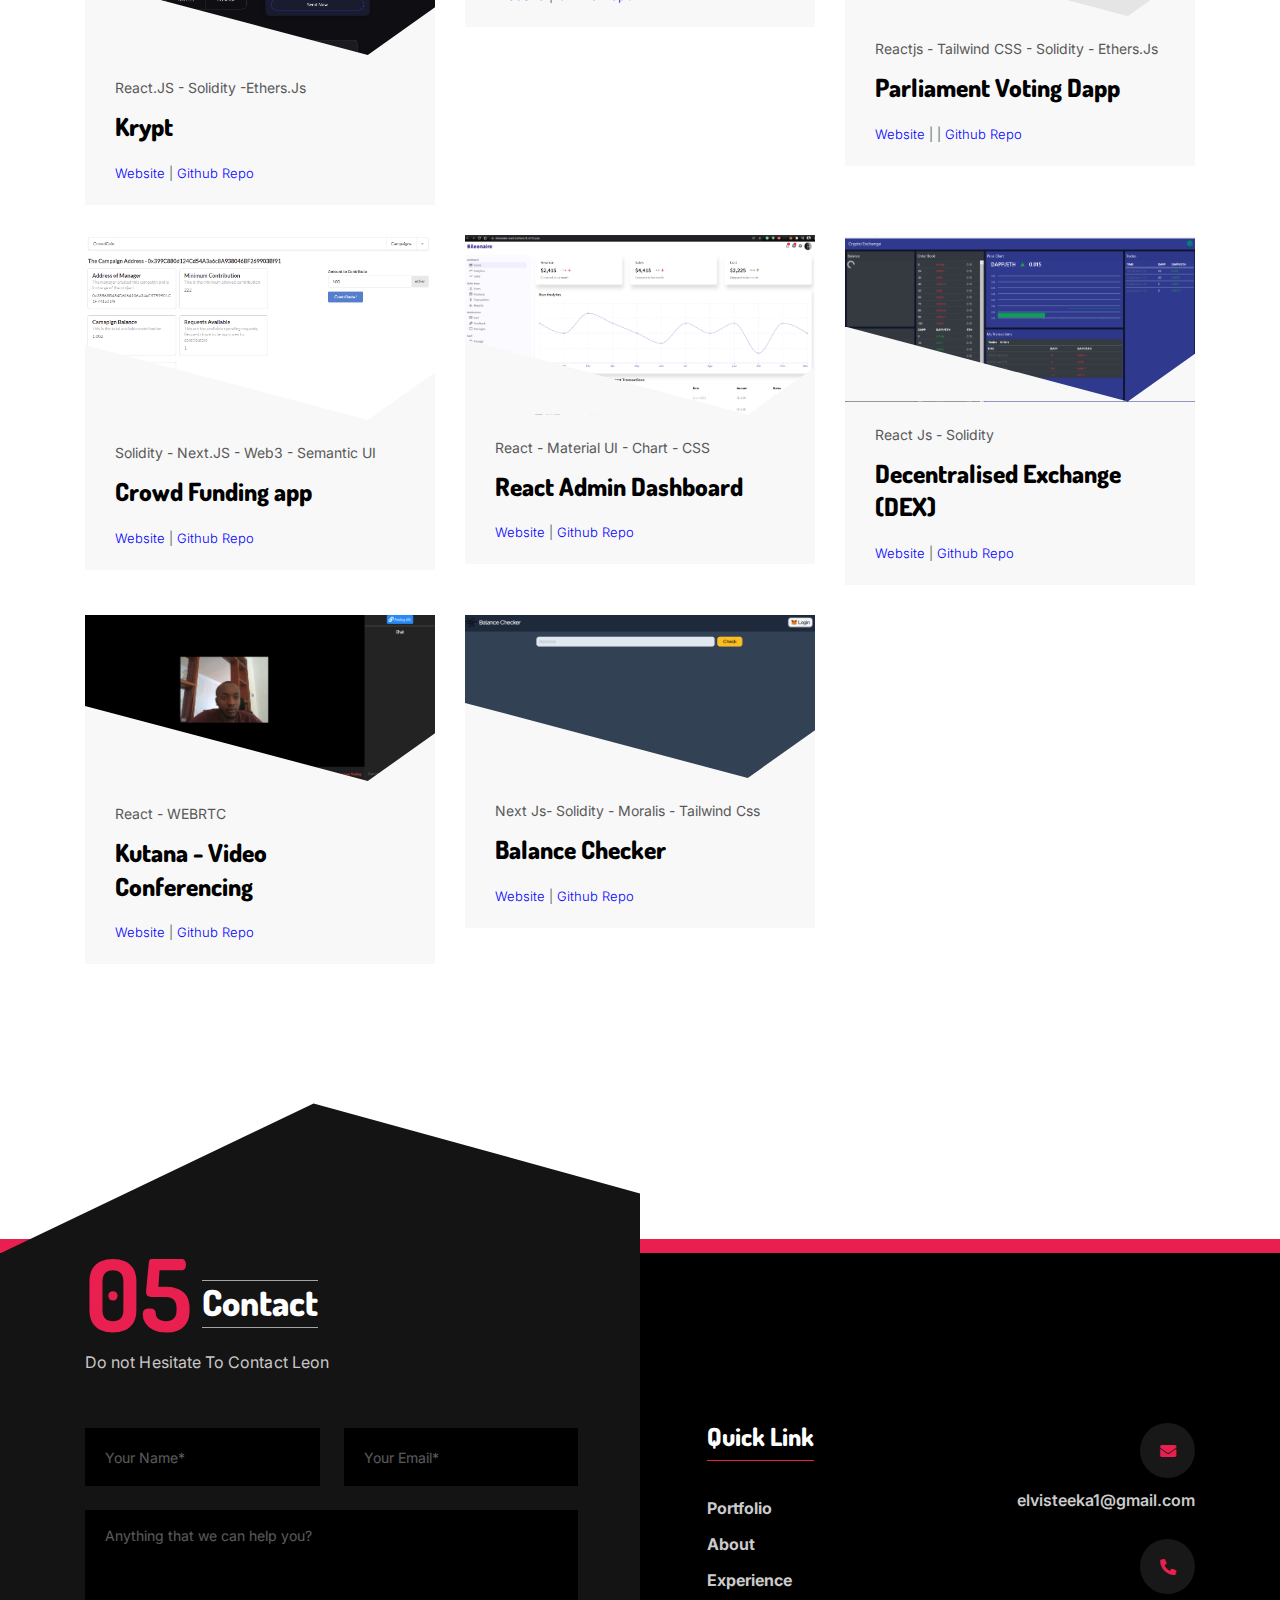
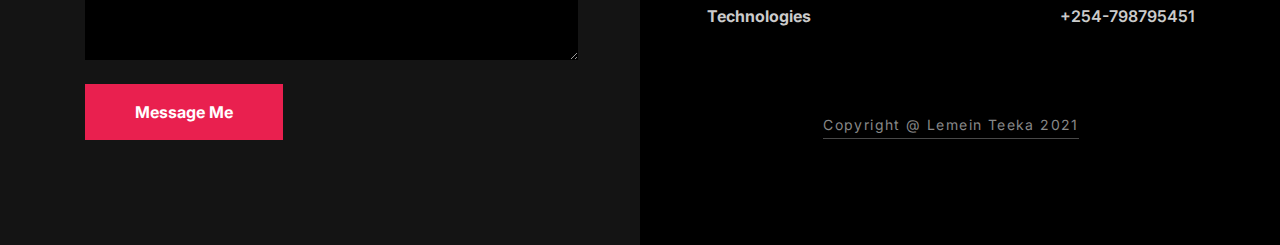
==== commit 758a3d73: "removed typos" ====
--- a/index.html
+++ b/index.html
@@ -155,7 +155,7 @@
                   </span>
                 </h1>
                 <ul class="hero-services text-balck">
-                  <li class=" text-balck">Blockchain</li>
+                  <li class=" text-balck">Solidity</li>
                   <li class=" text-balck">React </li>
                   <li class=" text-balck">Next Js</li>
                 </ul>
@@ -205,9 +205,9 @@
                   real world porblems by writing clean and efficient code.
                   <br />
                   <br />
-                  I enjoy learning new technologies and am most interested in Blockchain 
-                  and the power of a decentralized web to power up underpreviledge communities to
-                  get access to financial services and other global opportunities.
+                  I enjoy learning new technologies and I am most interested in Blockchain technology
+                  and the power of  decentralized protocols to give communities and people access to financial services and other global opportunities that are not accessible due to blockchain
+                  geographical barriers.
                   
                   <br />
                   <br />
@@ -276,10 +276,30 @@
               <div class="about-content">
                 <h3 class="heading">World Cause Coin</h3>
                 <p class="description">Lead Blockchain Dev</p>
+                <p class="scopeDesc">
+                  With a desire to work on real world problems that have a meaningful impact. I joined 
+                   <a href="http://www.worldcausecoin.com/" target="_blank"
+                     >World Cause Coin.</a
+                   >
+                   <br />
+                   World Causecoin (CAUSE) is a peer-to-peer digital currency
+built on the premise of Cause Capitalism, financing cause
+projects across Africa. It’s Bitcoin with a human face.
+                 </p>
+                <p> 
+                  Roles including (but are not limited to):<br />
+                  • Lead the blockchain team. <br />
+                  • Made the product roadmap for the products to launch.<br />
+                  • Designed and created smart contracts : staking smart contracts for our  BSC BEP-20 token <br />
+                  • Wrote tests for the smart contracts. <br />
+                  • Made the front-end application for the Staking application.
+                </p>
+                <p class="description">
+                  Full Stack Blockchain Dev (Frontend & Solidity) 
+                </p>
                 <p>
-                  •Lead the blockchain team. <br />
-                  • Designed and created smart contracts : staking smart contracts. <br />
-                  • Made the product roadmap for the products to launch.
+                  React -Solidity  -Web3.Js
+               <br />
                 </p>
               </div>
               <!-- /.about-content -->
@@ -309,14 +329,21 @@
                     >Impact Africa Network.</a
                   >
                   <br />
-                  Startup studio in Nairobi on a mission to ensure young talented Africans can participate in the digital transformation of Africa as creators and owners
+                 a startup studio in Nairobi on a mission to ensure young talented Africans can participate in the digital transformation of Africa as creators and owners.
                 </p>
                 <p>
                   Roles including (but are not limited to):<br />
-                  • Frontend Developer to a Fintech Product.<br />
+                  • Frontend Developement of Shukran a fintech Product.<br />
                   • Made a WEB3.0 framework for the organisation.<br />
                   • Taught blockchain developers Solidity <br />
                   • Hosted Twitter Spaces on Blockchain: Making the blockchain simple.<br />
+                </p>
+                <p class="description">
+                  Full Stack Blockchain Dev (Frontend & Solidity) 
+                </p>
+                <p>
+                  Javascript -React  -Solidity
+                   <br />
                 </p>
               </div>
               <!-- /.about-content -->
@@ -376,7 +403,7 @@
                 <h3 class="heading">Safaricom Alpha</h3>
                 <p class="description">Product Developer</p>
                 <p>
-                  Developed Thibitisha a product for to be used for detecting and combating  fake news 
+                  Developed Thibitisha an open source product for reporting and detecting  fake news 
                 </p>
 
                 <p class="description">
@@ -384,11 +411,13 @@
                 </p>
                 <p>
                   Roles including (but are not limited to):<br />
+                  • Market research for Thibitisha.<br />
                   • Frontend Developer to Thibitisha.<br />
+                  • User Testing.<br />
                 </p>
                 <p>
                   (Full Stack Developer) Javascript & React Majoring in
-                  Javascript -React, MongoDB Node.JS. <br />
+                  Javascript -React, Node.JS. <br />
                 </p>
               </div>
               <!-- /.about-content -->
